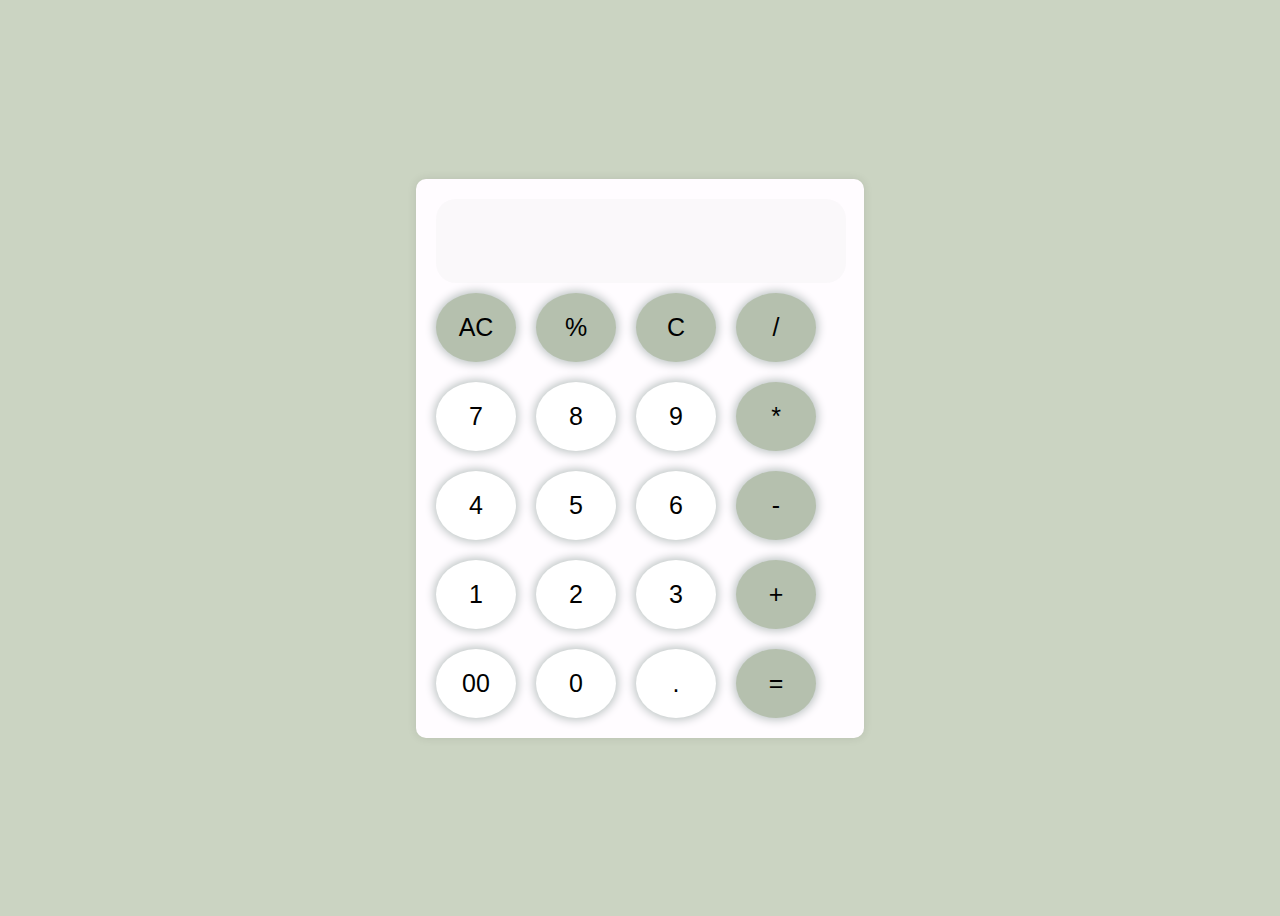
==== index.html @ 18215723 "index file add" ====
<!DOCTYPE html>
<html lang="en">
  <head>
    <meta charset="UTF-8" />
    <meta name="viewport" content="width=device-width, initial-scale=1.0" />
    <title>Document</title>
    <link rel="stylesheet" href="style.css" />
  </head>
  <body>
    <div class="calculator">
      <div class="input">
        <input type="text" name="display" id="display" disabled />
        <input type="text" name="display2" id="display2" disabled />
      </div>

      <div class="buttons">
        <button class="button" onclick="clerall()">AC</button>
        <button class="button" onclick="appendop('%')">%</button>
        <button class="button" onclick="cler()">c</button>
        <button class="button" onclick="appendop('%')">/</button>
        <button class="number" onclick="appendnum('7')">7</button>
        <button class="number" onclick="appendnum('8')">8</button>
        <button class="number" onclick="appendnum('9')">9</button>
        <button class="button" onclick="appendop('*')">*</button>
        <button class="number" onclick="appendnum('4')">4</button>
        <button class="number" onclick="appendnum('5')">5</button>
        <button class="number" onclick="appendnum('6')">6</button>
        <button class="button" onclick="appendop('-')">-</button>
        <button class="number" onclick="appendnum('1')">1</button>
        <button class="number" onclick="appendnum('2')">2</button>
        <button class="number" onclick="appendnum('3')">3</button>
        <button class="button" onclick="appendop('+')">+</button>
        <button class="number" onclick="appendnum('00')">00</button>
        <button class="number" onclick="appendnum('0')">0</button>
        <button class="number" onclick="appendnum('.')">.</button>

        <button class="button" onclick="calculator()">=</button>
      </div>
    </div>

    <script src="app.js"></script>
  </body>
</html>
---- style.css ----
body {
  font-family: Arial, sans-serif;
  display: flex;
  justify-content: center;
  align-items: center;
  height: 100vh;
  background-color: #cbd4c2;
}
.calculator {
  background-color: #fffcff;
  padding: 20px;

  border-radius: 10px;
  box-shadow: 0 0 10px rgba(0, 0, 0, 0.1);
}
.input {
  display: flex;
  padding-right: 10px;
  flex-direction: column;
  margin-bottom: 10px;
}
input {
  height: 40px;
  width: 100%;
  border: none;
  font-size: 30px;
  align-items: center;
  color: black;
  font-weight: 300;
  padding-left: 10px;
}
input:first-child {
  border-radius: 20px 20px 0 0;
}
input:last-child {
  border-radius: 0px 0px 20px 20px;
}
.display {
  width: 160px;
  height: 40px;
  margin-bottom: 10px;
  text-align: right;
  padding: 10px;
  border: 1px solid #ccc;
  border-radius: 5px;
  font-size: 18px;
}
.buttons {
  display: grid;
  grid-template-columns: repeat(4, 80px);

  gap: 20px;
}

.number {
  font-size: 25px;
  border: none;
  border-radius: 50%;
  background-color: #fff;
  color: black;
  box-shadow: 0 0 10px 2px #bac2c1;
  cursor: pointer;
  text-transform: capitalize;
  font-weight: 300;
}
.button {
  padding: 20px;
  font-weight: 500;
  text-transform: capitalize;
  font-size: 25px;
  border: none;
  border-radius: 100%;
  background-color: #b5c0ae;
  box-shadow: 0 0 10px 2px #bac2c1;
  color: black;
  cursor: pointer;
}
.button:hover {
  background-color: #c7c3c3;
}
.number:hover {
  background-color: #ffffff6a;
}
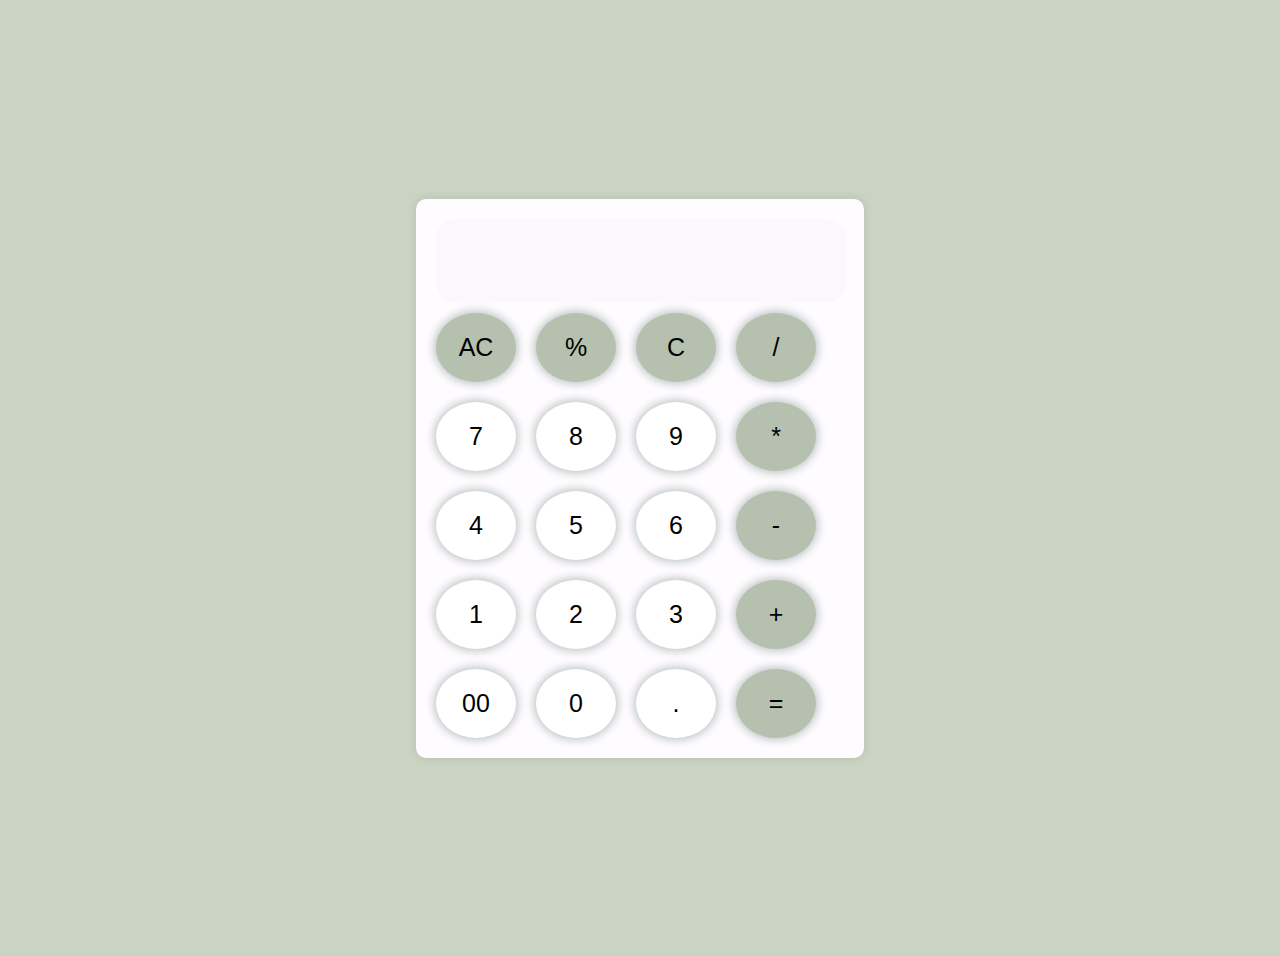
==== commit ddf970d2: "index file" ====
--- a/index.html
+++ b/index.html
@@ -17,7 +17,7 @@
         <button class="button" onclick="clerall()">AC</button>
         <button class="button" onclick="appendop('%')">%</button>
         <button class="button" onclick="cler()">c</button>
-        <button class="button" onclick="appendop('%')">/</button>
+        <button class="button" onclick="appendop('/')">/</button>
         <button class="number" onclick="appendnum('7')">7</button>
         <button class="number" onclick="appendnum('8')">8</button>
         <button class="number" onclick="appendnum('9')">9</button>
--- a/style.css
+++ b/style.css
@@ -4,6 +4,7 @@
   justify-content: center;
   align-items: center;
   height: 100vh;
+  padding: 20px;
   background-color: #cbd4c2;
 }
 .calculator {
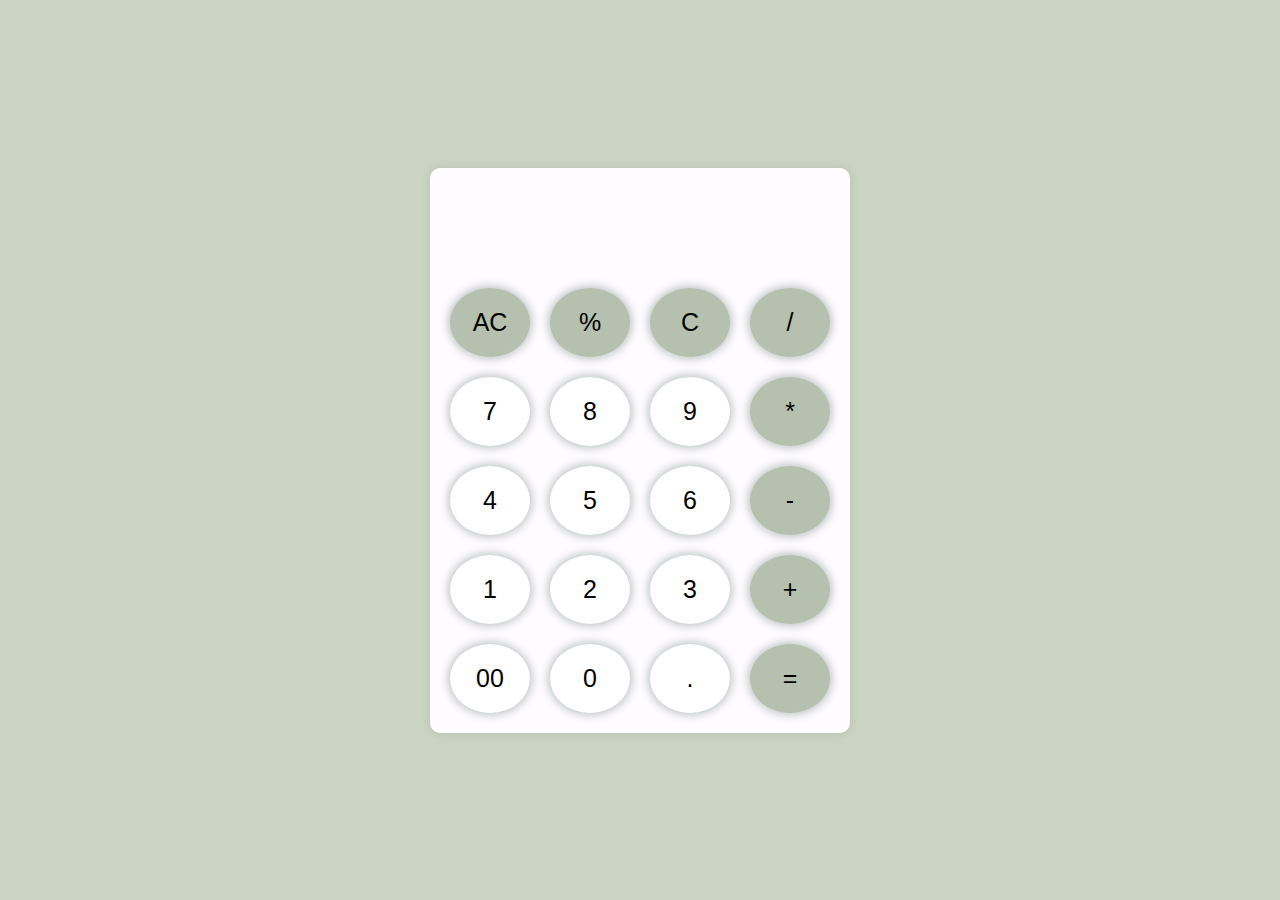
==== commit d3fe125f: "modi. file add" ====
--- a/index.html
+++ b/index.html
@@ -4,13 +4,14 @@
     <meta charset="UTF-8" />
     <meta name="viewport" content="width=device-width, initial-scale=1.0" />
     <title>Document</title>
+    <link rel="shortcut icon" href="favicon.ico" type="image/x-icon" />
     <link rel="stylesheet" href="style.css" />
   </head>
   <body>
     <div class="calculator">
       <div class="input">
-        <input type="text" name="display" id="display" disabled />
-        <input type="text" name="display2" id="display2" disabled />
+        <h1 id="display" class=""></h1>
+        <h1 id="display2" class="hidden"></h1>
       </div>
 
       <div class="buttons">
--- a/style.css
+++ b/style.css
@@ -3,8 +3,9 @@
   display: flex;
   justify-content: center;
   align-items: center;
+  margin: 0;
   height: 100vh;
-  padding: 20px;
+
   background-color: #cbd4c2;
 }
 .calculator {
@@ -17,35 +18,45 @@
 .input {
   display: flex;
   padding-right: 10px;
+  justify-content: center;
   flex-direction: column;
-  margin-bottom: 10px;
+  height: 100px;
 }
-input {
+.hidden {
+  display: none;
+}
+.active {
+  animation: up 0.1s ease forwards;
+}
+@keyframes up {
+  100% {
+    transform: translateY(-20px);
+  }
+  0% {
+    transform: translateY(0);
+  }
+}
+#display {
   height: 40px;
-  width: 100%;
-  border: none;
+  /* display: flex; */
+
+  margin: 0;
+  align-items: center;
   font-size: 30px;
   align-items: center;
   color: black;
   font-weight: 300;
-  padding-left: 10px;
 }
-input:first-child {
-  border-radius: 20px 20px 0 0;
+#display2 {
+  height: 40px;
+  margin: 0;
+  font-size: 30px;
+  align-items: center;
+  color: black;
+  font-weight: 300;
+  line-height: 0;
 }
-input:last-child {
-  border-radius: 0px 0px 20px 20px;
-}
-.display {
-  width: 160px;
-  height: 40px;
-  margin-bottom: 10px;
-  text-align: right;
-  padding: 10px;
-  border: 1px solid #ccc;
-  border-radius: 5px;
-  font-size: 18px;
-}
+
 .buttons {
   display: grid;
   grid-template-columns: repeat(4, 80px);
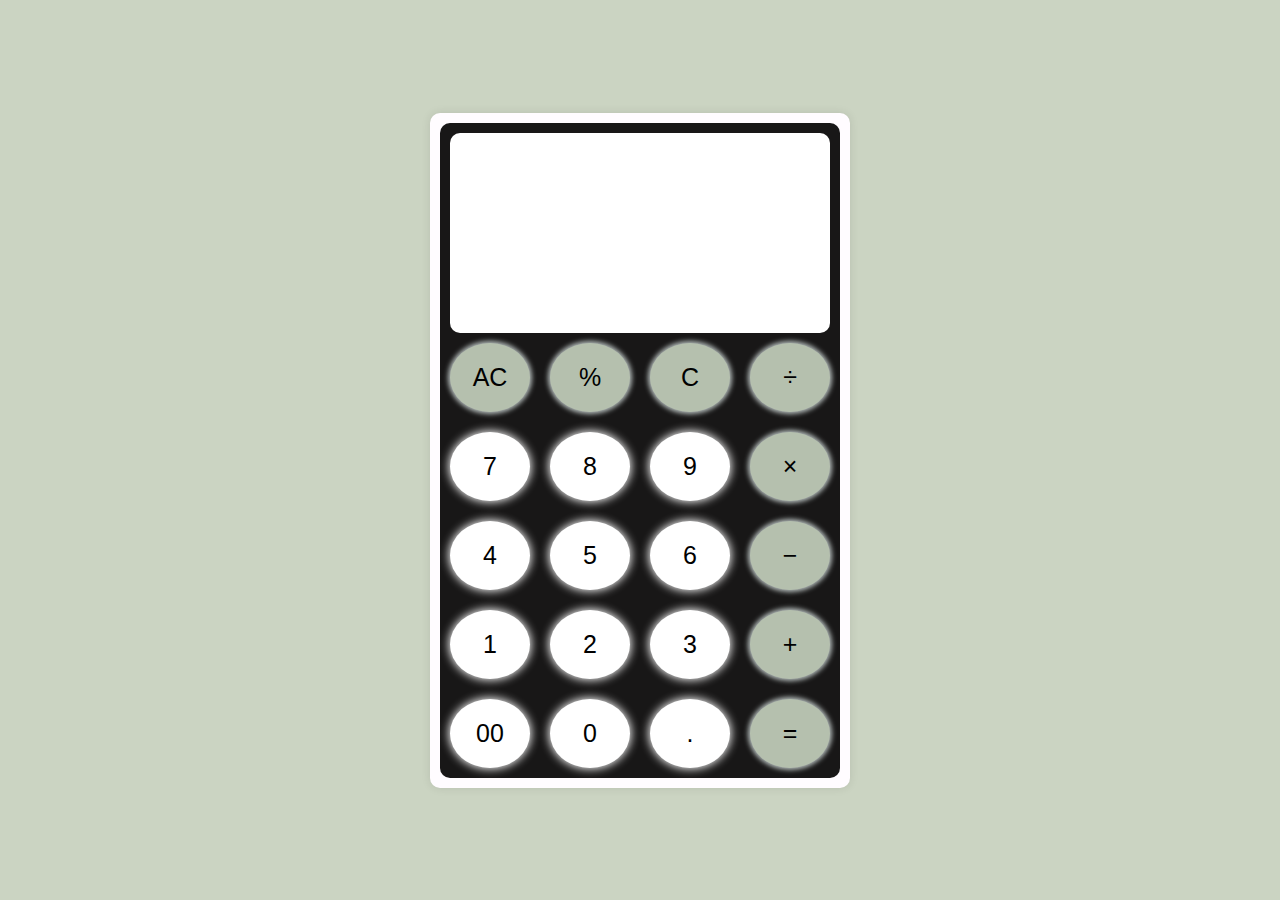
==== commit 61e83eb1: "modi. fi" ====
--- a/index.html
+++ b/index.html
@@ -9,34 +9,36 @@
   </head>
   <body>
     <div class="calculator">
-      <div class="input">
-        <h1 id="display" class=""></h1>
-        <h1 id="display2" class="hidden"></h1>
-      </div>
+      <section>
+        <div class="input">
+          <h1 id="display" class=""></h1>
+          <h1 id="display2" class="hidden"></h1>
+        </div>
+        <!-- 9+6−÷ -->
+        <div class="buttons">
+          <button class="button" onclick="clerall()">AC</button>
+          <button class="button" onclick="appendop('%')">%</button>
+          <button class="button" onclick="cler()">c</button>
+          <button class="button" onclick="appendop('/')">÷</button>
+          <button class="number" onclick="appendnum('7')">7</button>
+          <button class="number" onclick="appendnum('8')">8</button>
+          <button class="number" onclick="appendnum('9')">9</button>
+          <button class="button" onclick="appendop('*')">×</button>
+          <button class="number" onclick="appendnum('4')">4</button>
+          <button class="number" onclick="appendnum('5')">5</button>
+          <button class="number" onclick="appendnum('6')">6</button>
+          <button class="button" onclick="appendop('-')">−</button>
+          <button class="number" onclick="appendnum('1')">1</button>
+          <button class="number" onclick="appendnum('2')">2</button>
+          <button class="number" onclick="appendnum('3')">3</button>
+          <button class="button" onclick="appendop('+')">+</button>
+          <button class="number" onclick="appendnum('00')">00</button>
+          <button class="number" onclick="appendnum('0')">0</button>
+          <button class="number" onclick="appendnum('.')">.</button>
 
-      <div class="buttons">
-        <button class="button" onclick="clerall()">AC</button>
-        <button class="button" onclick="appendop('%')">%</button>
-        <button class="button" onclick="cler()">c</button>
-        <button class="button" onclick="appendop('/')">/</button>
-        <button class="number" onclick="appendnum('7')">7</button>
-        <button class="number" onclick="appendnum('8')">8</button>
-        <button class="number" onclick="appendnum('9')">9</button>
-        <button class="button" onclick="appendop('*')">*</button>
-        <button class="number" onclick="appendnum('4')">4</button>
-        <button class="number" onclick="appendnum('5')">5</button>
-        <button class="number" onclick="appendnum('6')">6</button>
-        <button class="button" onclick="appendop('-')">-</button>
-        <button class="number" onclick="appendnum('1')">1</button>
-        <button class="number" onclick="appendnum('2')">2</button>
-        <button class="number" onclick="appendnum('3')">3</button>
-        <button class="button" onclick="appendop('+')">+</button>
-        <button class="number" onclick="appendnum('00')">00</button>
-        <button class="number" onclick="appendnum('0')">0</button>
-        <button class="number" onclick="appendnum('.')">.</button>
-
-        <button class="button" onclick="calculator()">=</button>
-      </div>
+          <button class="button" onclick="calculator()">=</button>
+        </div>
+      </section>
     </div>
 
     <script src="app.js"></script>
--- a/style.css
+++ b/style.css
@@ -8,53 +8,78 @@
 
   background-color: #cbd4c2;
 }
+
 .calculator {
   background-color: #fffcff;
-  padding: 20px;
+  padding: 10px;
 
   border-radius: 10px;
   box-shadow: 0 0 10px rgba(0, 0, 0, 0.1);
 }
+section {
+  padding: 10px;
+  border-radius: 10px;
+  background-color: rgb(24, 23, 23);
+}
 .input {
   display: flex;
   padding-right: 10px;
+  /* padding: 10px; */
+  margin-bottom: 10px;
+  border-radius: 10px;
   justify-content: center;
+
   flex-direction: column;
-  height: 100px;
+  background-color: #fff;
+  scrollbar-width: none;
+  overflow-x: scroll;
+  scrollbar-width: 0px;
+  height: 200px;
 }
+
 .hidden {
   display: none;
 }
 .active {
-  animation: up 0.1s ease forwards;
+  animation: up 0.5s ease forwards;
 }
 @keyframes up {
   100% {
-    transform: translateY(-20px);
+    transform: translateY(-10px);
   }
   0% {
     transform: translateY(0);
   }
 }
+@keyframes sce {
+  100% {
+    transform: scale(1.3);
+  }
+  0% {
+    transform: scale(1);
+  }
+}
 #display {
-  height: 40px;
   /* display: flex; */
-
+  padding-left: 5px;
   margin: 0;
   align-items: center;
   font-size: 30px;
   align-items: center;
-  color: black;
+
   font-weight: 300;
 }
 #display2 {
-  height: 40px;
   margin: 0;
+  padding-left: 45px;
   font-size: 30px;
   align-items: center;
-  color: black;
+
   font-weight: 300;
-  line-height: 0;
+  animation: sce 0.5s ease forwards;
+  /* animation-delay: 0.2s; */
+
+  /* line-height: 0; */
 }
 
 .buttons {
@@ -70,7 +95,8 @@
   border-radius: 50%;
   background-color: #fff;
   color: black;
-  box-shadow: 0 0 10px 2px #bac2c1;
+  overflow: hidden;
+  box-shadow: 0px 0px 10px 1px #fff;
   cursor: pointer;
   text-transform: capitalize;
   font-weight: 300;
@@ -78,17 +104,18 @@
 .button {
   padding: 20px;
   font-weight: 500;
+  overflow: hidden;
   text-transform: capitalize;
   font-size: 25px;
   border: none;
   border-radius: 100%;
   background-color: #b5c0ae;
-  box-shadow: 0 0 10px 2px #bac2c1;
+  box-shadow: 0 0 5px 2px #bac2c1;
   color: black;
   cursor: pointer;
 }
 .button:hover {
-  background-color: #c7c3c3;
+  background-color: #fff;
 }
 .number:hover {
   background-color: #ffffff6a;
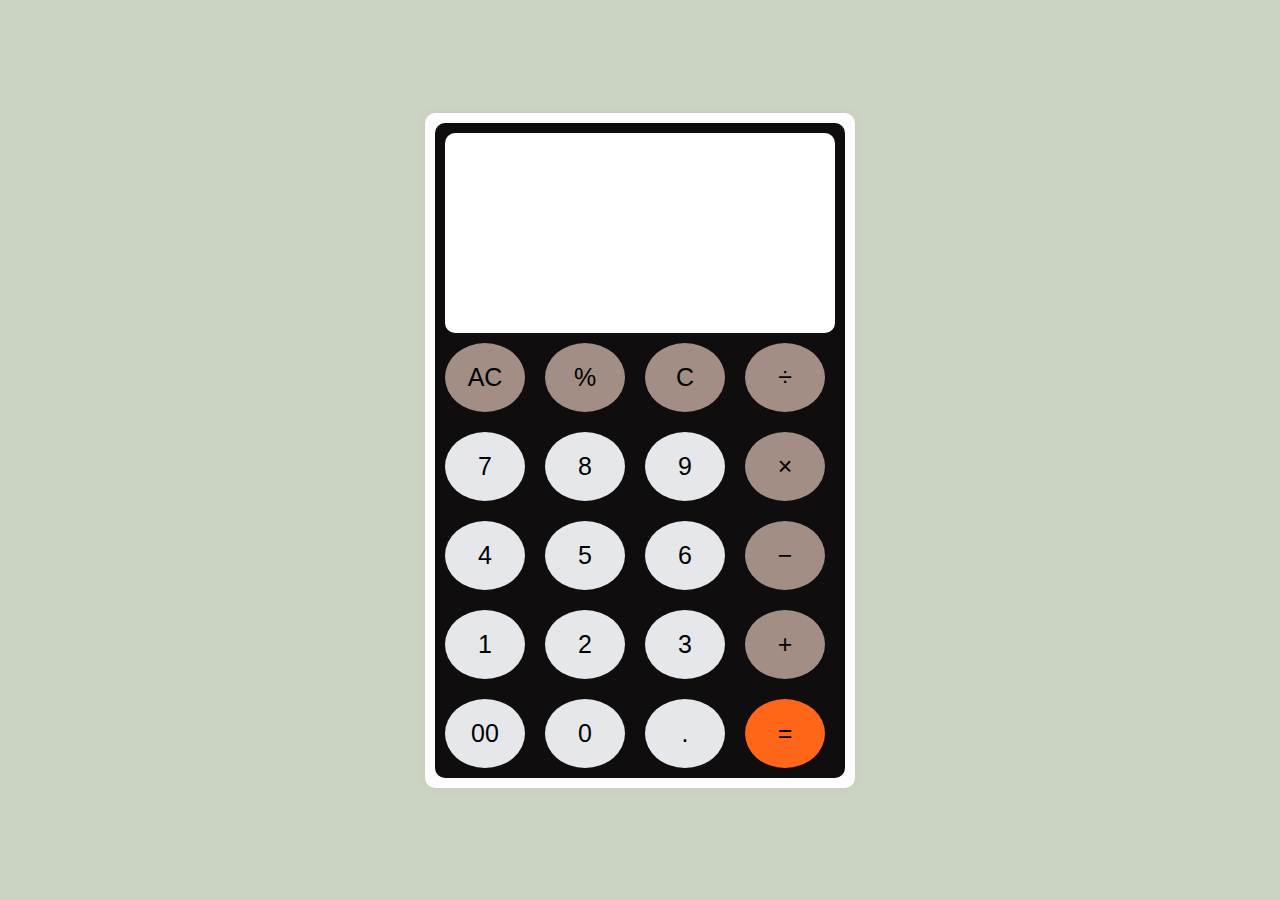
==== commit 704af2ae: "modi file" ====
--- a/index.html
+++ b/index.html
@@ -11,8 +11,8 @@
     <div class="calculator">
       <section>
         <div class="input">
-          <h1 id="display" class=""></h1>
-          <h1 id="display2" class="hidden"></h1>
+          <input type="text" id="display" disabled />
+          <input type="text" id="display2" class="hidden" disabled />
         </div>
         <!-- 9+6−÷ -->
         <div class="buttons">
@@ -36,7 +36,7 @@
           <button class="number" onclick="appendnum('0')">0</button>
           <button class="number" onclick="appendnum('.')">.</button>
 
-          <button class="button" onclick="calculator()">=</button>
+          <button class="calculat" onclick="calculator()">=</button>
         </div>
       </section>
     </div>
--- a/style.css
+++ b/style.css
@@ -14,17 +14,18 @@
   padding: 10px;
 
   border-radius: 10px;
-  box-shadow: 0 0 10px rgba(0, 0, 0, 0.1);
+  box-shadow: 0 0 10px rgba(144, 108, 108, 0.1);
 }
 section {
   padding: 10px;
   border-radius: 10px;
-  background-color: rgb(24, 23, 23);
+  background-color: rgb(15, 13, 13);
 }
 .input {
+  width: 380px;
+
   display: flex;
   padding-right: 10px;
-  /* padding: 10px; */
   margin-bottom: 10px;
   border-radius: 10px;
   justify-content: center;
@@ -40,9 +41,7 @@
 .hidden {
   display: none;
 }
-.active {
-  animation: up 0.5s ease forwards;
-}
+
 @keyframes up {
   100% {
     transform: translateY(-10px);
@@ -53,33 +52,39 @@
 }
 @keyframes sce {
   100% {
-    transform: scale(1.3);
+    font-size: 40px;
   }
   0% {
-    transform: scale(1);
+    font-size: 32px;
   }
 }
 #display {
-  /* display: flex; */
-  padding-left: 5px;
+  width: 350px;
+  padding-left: 4px;
+
   margin: 0;
   align-items: center;
   font-size: 30px;
+
   align-items: center;
-
-  font-weight: 300;
+  border: none;
+  background-color: transparent;
+  color: black;
+  font-weight: 500;
 }
 #display2 {
+  width: 350px;
   margin: 0;
-  padding-left: 45px;
+  color: black;
+  font-weight: 500;
+  padding-left: 4px;
   font-size: 30px;
   align-items: center;
 
-  font-weight: 300;
-  animation: sce 0.5s ease forwards;
-  /* animation-delay: 0.2s; */
+  border: none;
+  background-color: transparent;
 
-  /* line-height: 0; */
+  animation: up 0.5s ease forwards, sce 0.5s ease forwards;
 }
 
 .buttons {
@@ -93,15 +98,17 @@
   font-size: 25px;
   border: none;
   border-radius: 50%;
-  background-color: #fff;
+  background-color: #e6e7eb;
   color: black;
   overflow: hidden;
-  box-shadow: 0px 0px 10px 1px #fff;
+
   cursor: pointer;
   text-transform: capitalize;
   font-weight: 300;
 }
-.button {
+.calculat {
+  background-color: #ff661a;
+  color: black;
   padding: 20px;
   font-weight: 500;
   overflow: hidden;
@@ -109,14 +116,19 @@
   font-size: 25px;
   border: none;
   border-radius: 100%;
-  background-color: #b5c0ae;
-  box-shadow: 0 0 5px 2px #bac2c1;
   color: black;
+}
+.button {
+  background-color: #a28e85;
+
+  color: black;
+  padding: 20px;
+  font-weight: 500;
+  overflow: hidden;
+  text-transform: capitalize;
+  font-size: 25px;
+  border: none;
+  border-radius: 100%;
+
   cursor: pointer;
 }
-.button:hover {
-  background-color: #fff;
-}
-.number:hover {
-  background-color: #ffffff6a;
-}
